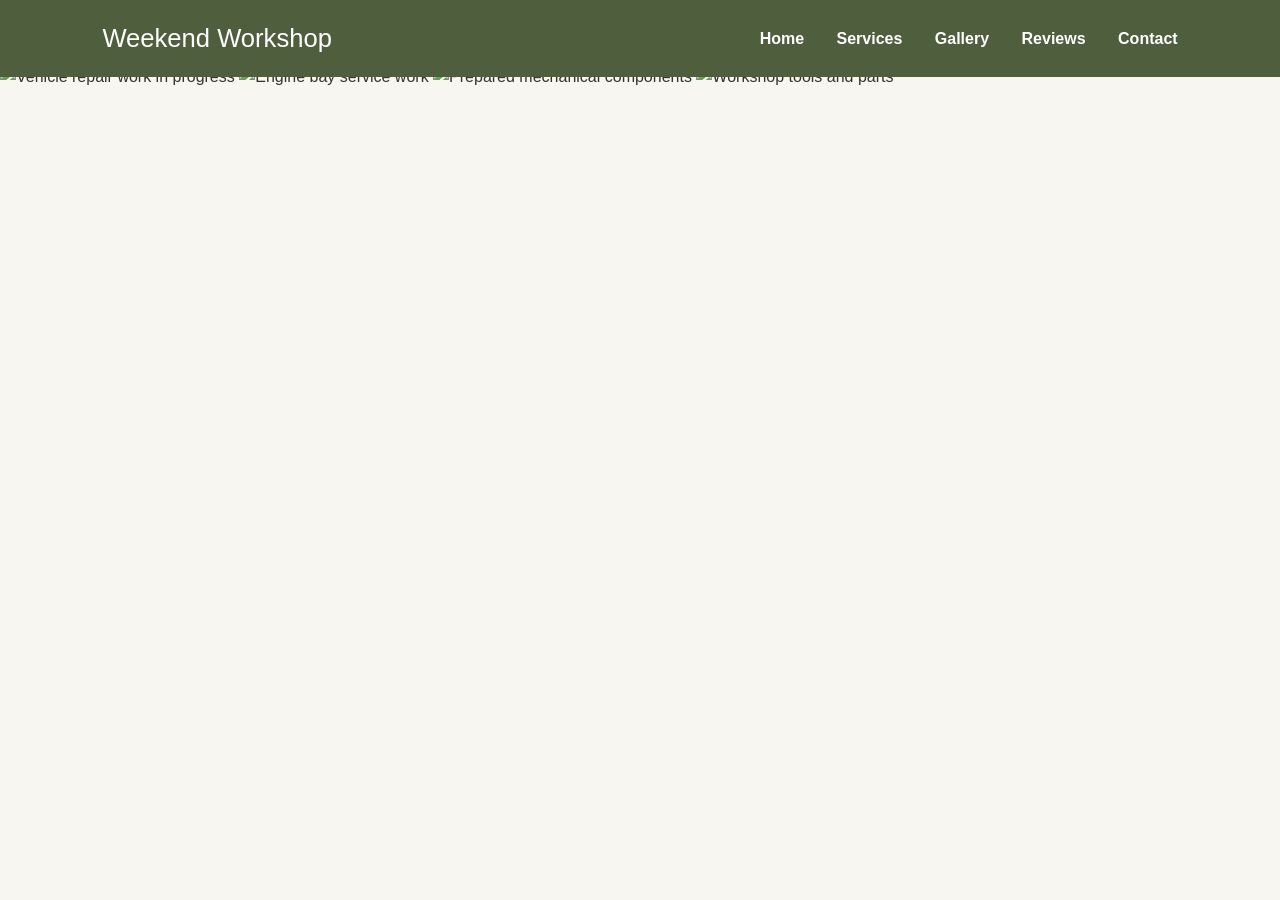
==== Gallery.html @ 1cfc97e0 "Gallery Added Gallery page with placeholders" ====
<!DOCTYPE html>
<html lang="en">
<head>
    <meta charset="UTF-8">
    <meta name="viewport" content="width=device-width, initial-scale=1.0">
    <title>Gallery | Weekend Workshop</title>
    <meta name="description" content="Workshop gallery showing vehicle servicing and repair work by Weekend Workshop.">
    <link rel="stylesheet" href="style.css">
</head>

<body>

<header>
    <div class="logo">Weekend Workshop</div>

    <nav>
        <a href="index.html">Home</a>
        <a href="services.html">Services</a>
        <a href="gallery.html">Gallery</a>
        <a href="reviews.html">Reviews</a>
        <a href="contact.html">Contact</a>
    </nav>
</header>

<main class="page-content">

    <section class="gallery-intro">
        <h1>Workshop Gallery</h1>
        <p>
            A closer look at servicing, repair work and the attention to detail
            that goes into every job.
        </p>
    </section>

    <section class="gallery-grid">

        <img src="images/gallery-1.jpg" alt="Vehicle repair work in progress">
        <img src="images/gallery-2.jpg" alt="Engine bay service work">
        <img src="images/gallery-3.jpg" alt="Prepared mechanical components">
        <img src="images/gallery-4.jpg" alt="Workshop tools and parts">

    </section>

</main>

</body>
</html>
---- style.css ----
/* RESET */

* {
    margin: 0;
    padding: 0;
    box-sizing: border-box;
}

body {
    font-family: 'Source Sans 3', sans-serif;
    color: #333;
    background: #f8f6f1;
    line-height: 1.6;
}

/* HEADER */

header {
    position: fixed;
    top: 0;
    left: 0;
    width: 100%;

    background: rgb(79, 95, 62);

    display: flex;
    justify-content: space-between;
    align-items: center;

    padding: 18px 8%;
    z-index: 1000;
}

.logo {
    color: white;
    font-family: 'Montserrat', sans-serif;
    font-size: 1.6rem;
}

nav a {
    color: white;
    text-decoration: none;
    margin-left: 28px;
    font-weight: 600;
    transition: 0.25s;
}

nav a:hover {
    color: #d4b26a;
}

/* HERO */

.hero {
    min-height: 70vh;

    background:
        linear-gradient(rgba(0,0,0,.30), rgba(0,0,0,.45)),
        url("images/CylHead.jpeg");

    background-size: cover;
    background-position: center 10%;

    display: flex;
    justify-content: center;
    align-items: center;

    text-align: center;
    color: white;

    padding: 30px;
}

.hero-content {
    max-width: 700px;
    width: 100%;
    transform: translateY(60px);
}

.hero-title {
    margin-bottom: 18px;
}

.hero-title h1 {
    margin: 0 0 16px 0;
    font-family: 'Montserrat', sans-serif;
    font-size: 4rem;
    letter-spacing: 2px;
}

.hero-subtitle {
    margin: 0;
    font-size: 1.4rem;
    font-weight: 600;
    color: #ffffff;
}

.hero-service {
    margin-bottom: 18px;
}

.hero-service h2 {
    margin: 0;
    font-size: 2rem;
    font-weight: 600;
}

.hero-message {
    margin-bottom: 20px;
}

.hero-message p {
    margin: 0;
    font-size: 1.2rem;
    line-height: 1.7;
}

/* CALL TO ACTION BUTTON */

.cta-button {
    display: inline-block;

    padding: 15px 38px;

    background: #7b8468;
    color: white;

    text-decoration: none;
    border-radius: 40px;

    font-weight: 600;
    letter-spacing: .5px;

    transition: 0.25s;
}

.cta-button:hover {
    background: #59624c;
    transform: translateY(-2px);
}

/* FEATURES */

.features {
    padding: 90px 8%;
    background: #f8f6f1;
    text-align: center;
}

.features h2 {
    font-family: 'Montserrat', sans-serif;
    margin-bottom: 50px;
    color: #39432f;
}

.feature-grid {
    display: grid;
    grid-template-columns: repeat(auto-fit, minmax(220px, 1fr));
    gap: 25px;
}

.feature {
    background: white;
    padding: 40px;

    border-top: 5px solid #7b8468;
    border-radius: 8px;

    box-shadow: 0 8px 24px rgba(0,0,0,.06);

    text-align: left;
    transition: 0.25s;
}

.feature:hover {
    transform: translateY(-6px);
}

.feature h3 {
    font-family: 'Montserrat', sans-serif;
    color: #404a38;
    margin-bottom: 18px;
}

.feature p {
    line-height: 1.8;
    color: #555;
}

/* ABOUT */

.about {
    background: white;
    padding: 90px 10%;
}

.about-text {
    max-width: 850px;
    margin: auto;
}

.about h2 {
    font-family: 'Montserrat', sans-serif;
    color: #39432f;
    margin-bottom: 35px;
    text-align: center;
}

.about p {
    margin-bottom: 22px;
    font-size: 1.15rem;
    line-height: 1.9;
}

/* MOBILE */

@media (max-width: 900px) {

    header {
        flex-direction: column;
        padding: 15px;
    }

    nav {
        margin-top: 15px;
    }

    nav a {
        margin: 0 10px;
    }

    .hero {
        min-height: 75vh;
    }

    .hero-content {
        transform: translateY(40px);
    }

    .hero-title h1 {
        font-size: 2.8rem;
    }

    .hero-subtitle {
        font-size: 1.2rem;
    }

    .hero-service h2 {
        font-size: 1.5rem;
    }

    .hero-message p {
        font-size: 1.05rem;
    }
}
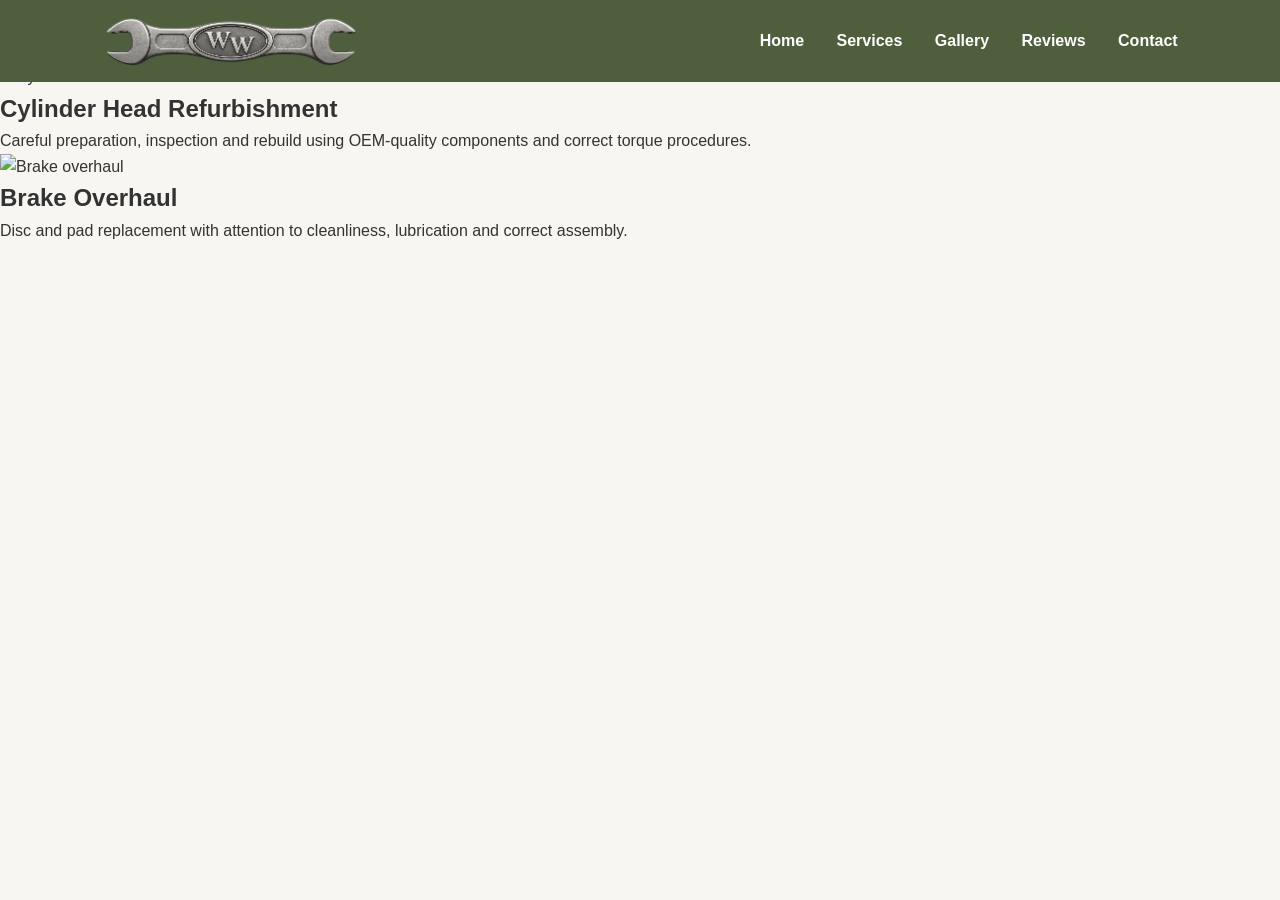
==== commit 46efe2a9: "Logo added to Gallery" ====
--- a/Gallery.html
+++ b/Gallery.html
@@ -11,7 +11,13 @@
 <body>
 
 <header>
-    <div class="logo">Weekend Workshop</div>
+  <div class="logo">
+    <a href="index.html">
+        <img src="images/wwspanner.png"
+             alt="Weekend Workshop"
+             class="logo-image">
+    </a>
+</div>
 
     <nav>
         <a href="index.html">Home</a>
@@ -32,14 +38,37 @@
         </p>
     </section>
 
-    <section class="gallery-grid">
+   <section class="gallery-grid">
 
-        <img src="images/gallery-1.jpg" alt="Vehicle repair work in progress">
-        <img src="images/gallery-2.jpg" alt="Engine bay service work">
-        <img src="images/gallery-3.jpg" alt="Prepared mechanical components">
-        <img src="images/gallery-4.jpg" alt="Workshop tools and parts">
+    <article class="gallery-card">
 
-    </section>
+        <img src="images/cylinder-head-before.jpg"
+             alt="Cylinder head before refurbishment">
+
+        <h2>Cylinder Head Refurbishment</h2>
+
+        <p>
+            Careful preparation, inspection and rebuild using OEM-quality
+            components and correct torque procedures.
+        </p>
+
+    </article>
+
+    <article class="gallery-card">
+
+        <img src="images/brakes-before.jpg"
+             alt="Brake overhaul">
+
+        <h2>Brake Overhaul</h2>
+
+        <p>
+            Disc and pad replacement with attention to cleanliness,
+            lubrication and correct assembly.
+        </p>
+
+    </article>
+
+</section>
 
 </main>
 
--- a/style.css
+++ b/style.css
@@ -27,14 +27,20 @@
     justify-content: space-between;
     align-items: center;
 
-    padding: 18px 8%;
+    height: 82px;
+    padding: 0 8%;
     z-index: 1000;
 }
 
 .logo {
-    color: white;
-    font-family: 'Montserrat', sans-serif;
-    font-size: 1.6rem;
+    display: flex;
+    align-items: center;
+}
+
+.logo-image {
+    height: 50px;
+    width: auto;
+    display: block;
 }
 
 nav a {
@@ -52,14 +58,14 @@
 /* HERO */
 
 .hero {
-    min-height: 70vh;
+    min-height: 78vh;
 
     background:
         linear-gradient(rgba(0,0,0,.30), rgba(0,0,0,.45)),
         url("images/CylHead.jpeg");
 
     background-size: cover;
-    background-position: center 10%;
+    background-position: center 14%;
 
     display: flex;
     justify-content: center;
@@ -74,7 +80,7 @@
 .hero-content {
     max-width: 700px;
     width: 100%;
-    transform: translateY(60px);
+    transform: translateY(25px);
 }
 
 .hero-title {
@@ -82,14 +88,15 @@
 }
 
 .hero-title h1 {
-    margin: 0 0 16px 0;
+    margin: 0 0 0 0;
     font-family: 'Montserrat', sans-serif;
     font-size: 4rem;
+     line-height: 1;
     letter-spacing: 2px;
 }
 
 .hero-subtitle {
-    margin: 0;
+    margin: 40px 0 0 0;
     font-size: 1.4rem;
     font-weight: 600;
     color: #ffffff;
@@ -142,7 +149,7 @@
 /* FEATURES */
 
 .features {
-    padding: 90px 8%;
+    padding: 45px 8%;
     background: #f8f6f1;
     text-align: center;
 }
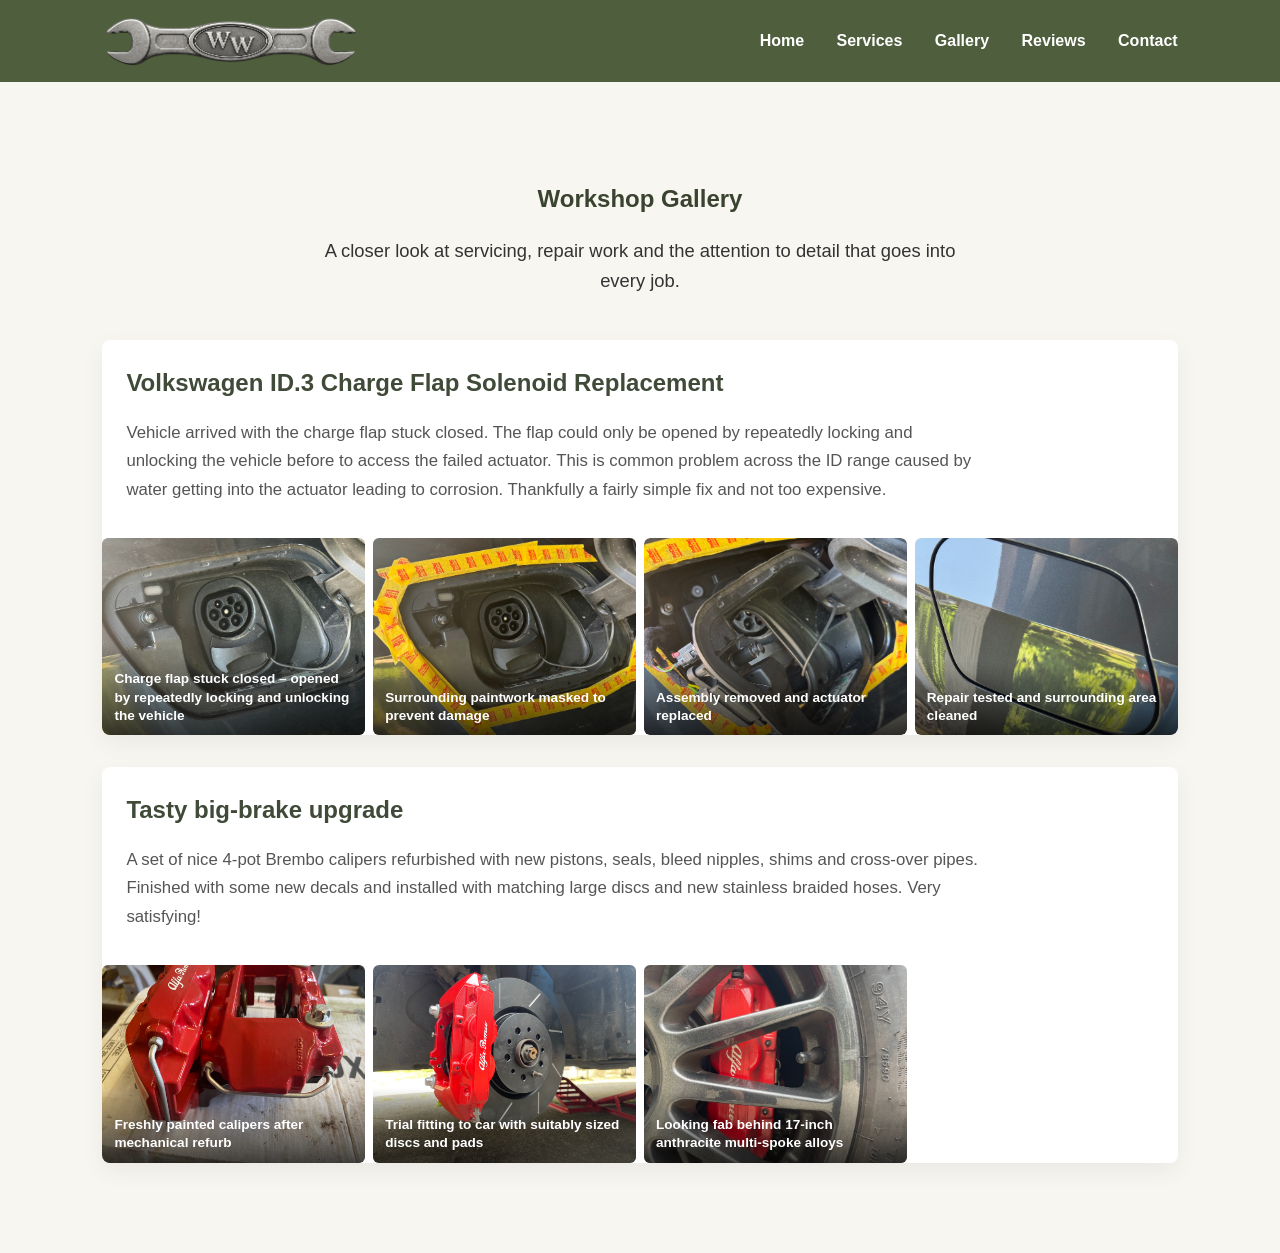
==== commit 26fc054d: "More Gallery Items" ====
--- a/Gallery.html
+++ b/Gallery.html
@@ -40,31 +40,90 @@
 
    <section class="gallery-grid">
 
-    <article class="gallery-card">
+    <article class="gallery-card project-story">
 
-        <img src="images/cylinder-head-before.jpg"
-             alt="Cylinder head before refurbishment">
+         <h2>Volkswagen ID.3 Charge Flap Solenoid Replacement</h2>
+         <p class="project-intro">
+    Vehicle arrived with the charge flap stuck closed. The flap
+    could only be opened by repeatedly locking and unlocking the
+    vehicle before to access the failed actuator.  This is common problem across the ID range caused by water getting into the actuator leading to corrosion.  Thankfully a fairly simple fix and not too expensive.
+</p>
 
-        <h2>Cylinder Head Refurbishment</h2>
+    <div class="project-images">
 
-        <p>
-            Careful preparation, inspection and rebuild using OEM-quality
-            components and correct torque procedures.
-        </p>
+       <figure class="project-photo">
+    <img src="images/id3flap1.jpeg"
+         alt="Charge flap stuck closed, opened by repeatedly locking and unlocking the vehicle">
+
+    <figcaption>
+        Charge flap stuck closed – opened by repeatedly locking and unlocking the vehicle
+    </figcaption>
+</figure>
+       <figure class="project-photo">
+    <img src="images/id3flap2.jpeg"
+         alt="Surrounding paintwork masked to prevent damage">
+
+    <figcaption>
+        Surrounding paintwork masked to prevent damage
+    </figcaption>
+</figure>
+       <figure class="project-photo">
+   <figure class="project-photo">
+    <img src="images/id3flap3.jpeg"
+         alt="Assembly removed and actuator replaced">
+
+    <figcaption>
+        Assembly removed and actuator replaced
+    </figcaption>
+</figure>
+      </figure>
+       <figure class="project-photo">
+   <figure class="project-photo">
+    <img src="images/id3flap4.jpeg"
+         alt="Repair tested and surrounding area cleaned">
+
+    <figcaption>
+        Repair tested and surrounding area cleaned
+    </figcaption>
+</figure>
+
+    </div>
 
     </article>
 
-    <article class="gallery-card">
+   <article class="gallery-card project-story">
 
-        <img src="images/brakes-before.jpg"
-             alt="Brake overhaul">
+         <h2>Tasty big-brake upgrade</h2>
+         <p class="project-intro">
+    A set of nice 4-pot Brembo calipers refurbished with new pistons, seals, bleed nipples, shims and cross-over pipes.  Finished with some new decals and installed with matching large discs and new stainless braided hoses.  Very satisfying!</p>
 
-        <h2>Brake Overhaul</h2>
+    <div class="project-images">
 
-        <p>
-            Disc and pad replacement with attention to cleanliness,
-            lubrication and correct assembly.
-        </p>
+       <figure class="project-photo">
+    <img src="images/brembos-painted.jpeg"
+         alt="Freshly painted calipers after mechanical refurb">
+    <figcaption>
+        Freshly painted calipers after mechanical refurb
+    </figcaption>
+</figure>
+       <figure class="project-photo">
+    <img src="images/bigbrakes-trial-fit.jpeg"
+         alt="Trial fitting to car with suitably sized discs and pads">
+
+    <figcaption>
+        Trial fitting to car with suitably sized discs and pads
+    </figcaption>
+</figure>
+       <figure class="project-photo">
+    <img src="images/bigbrakes-fitted.jpeg"
+         alt="Looking fab behind 17-inch anthracite multi-spoke alloys">
+
+    <figcaption>
+        Looking fab behind 17-inch anthracite multi-spoke alloys
+    </figcaption>
+</figure>
+         
+    </div>
 
     </article>
 
--- a/style.css
+++ b/style.css
@@ -259,4 +259,118 @@
     .hero-message p {
         font-size: 1.05rem;
     }
+}
+/* GALLERY */
+
+.page-content {
+    padding-top: 110px;
+}
+
+.gallery-intro {
+    padding: 70px 8% 45px;
+    text-align: center;
+}
+
+.gallery-intro h1 {
+    font-family: 'Montserrat', sans-serif;
+    color: #39432f;
+    margin-bottom: 18px;
+}
+
+.gallery-intro p {
+    max-width: 650px;
+    margin: 0 auto;
+    font-size: 1.15rem;
+}
+
+.gallery-grid {
+    display: grid;
+    grid-template-columns: repeat(auto-fit, minmax(280px, 1fr));
+    gap: 32px;
+    padding: 0 8% 90px;
+}
+
+.gallery-card {
+    background: white;
+    border-radius: 8px;
+    overflow: hidden;
+    box-shadow: 0 8px 24px rgba(0,0,0,.06);
+}
+
+.gallery-card img {
+    width: 100%;
+    height: 240px;
+    object-fit: cover;
+    display: block;
+}
+
+.gallery-card h2 {
+    font-family: 'Montserrat', sans-serif;
+    color: #404a38;
+    padding: 24px 24px 10px;
+}
+
+.gallery-card p {
+    padding: 0 24px 28px;
+    color: #555;
+}
+.project-photo {
+    position: relative;
+    overflow: hidden;
+    border-radius: 6px;
+}
+
+.project-photo img {
+    display: block;
+    width: 100%;
+}
+
+.project-images {
+    display: grid;
+    grid-template-columns: repeat(4, 1fr);
+    gap: 8px;
+}
+
+.project-photo {
+    position: relative;
+    overflow: hidden;
+    border-radius: 6px;
+    aspect-ratio: 4 / 3;
+    background: #f8f6f1;
+}
+
+.project-photo img {
+    width: 100%;
+    height: 100%;
+    object-fit: cover;
+    display: block;
+}
+
+.project-photo figcaption {
+    position: absolute;
+    left: 0;
+    right: 0;
+    bottom: 0;
+
+    padding: 28px 12px 10px;
+
+    background: linear-gradient(
+        transparent,
+        rgba(0,0,0,0.72)
+    );
+
+    color: white;
+    font-size: 0.85rem;
+    font-weight: 600;
+    line-height: 1.35;
+}
+.project-story {
+    grid-column: 1 / -1;
+}
+.project-intro {
+    max-width: 900px;
+    margin: 6px 0 6px;
+    font-size: 1.05rem;
+    line-height: 1.7;
+    color: #555;
 }
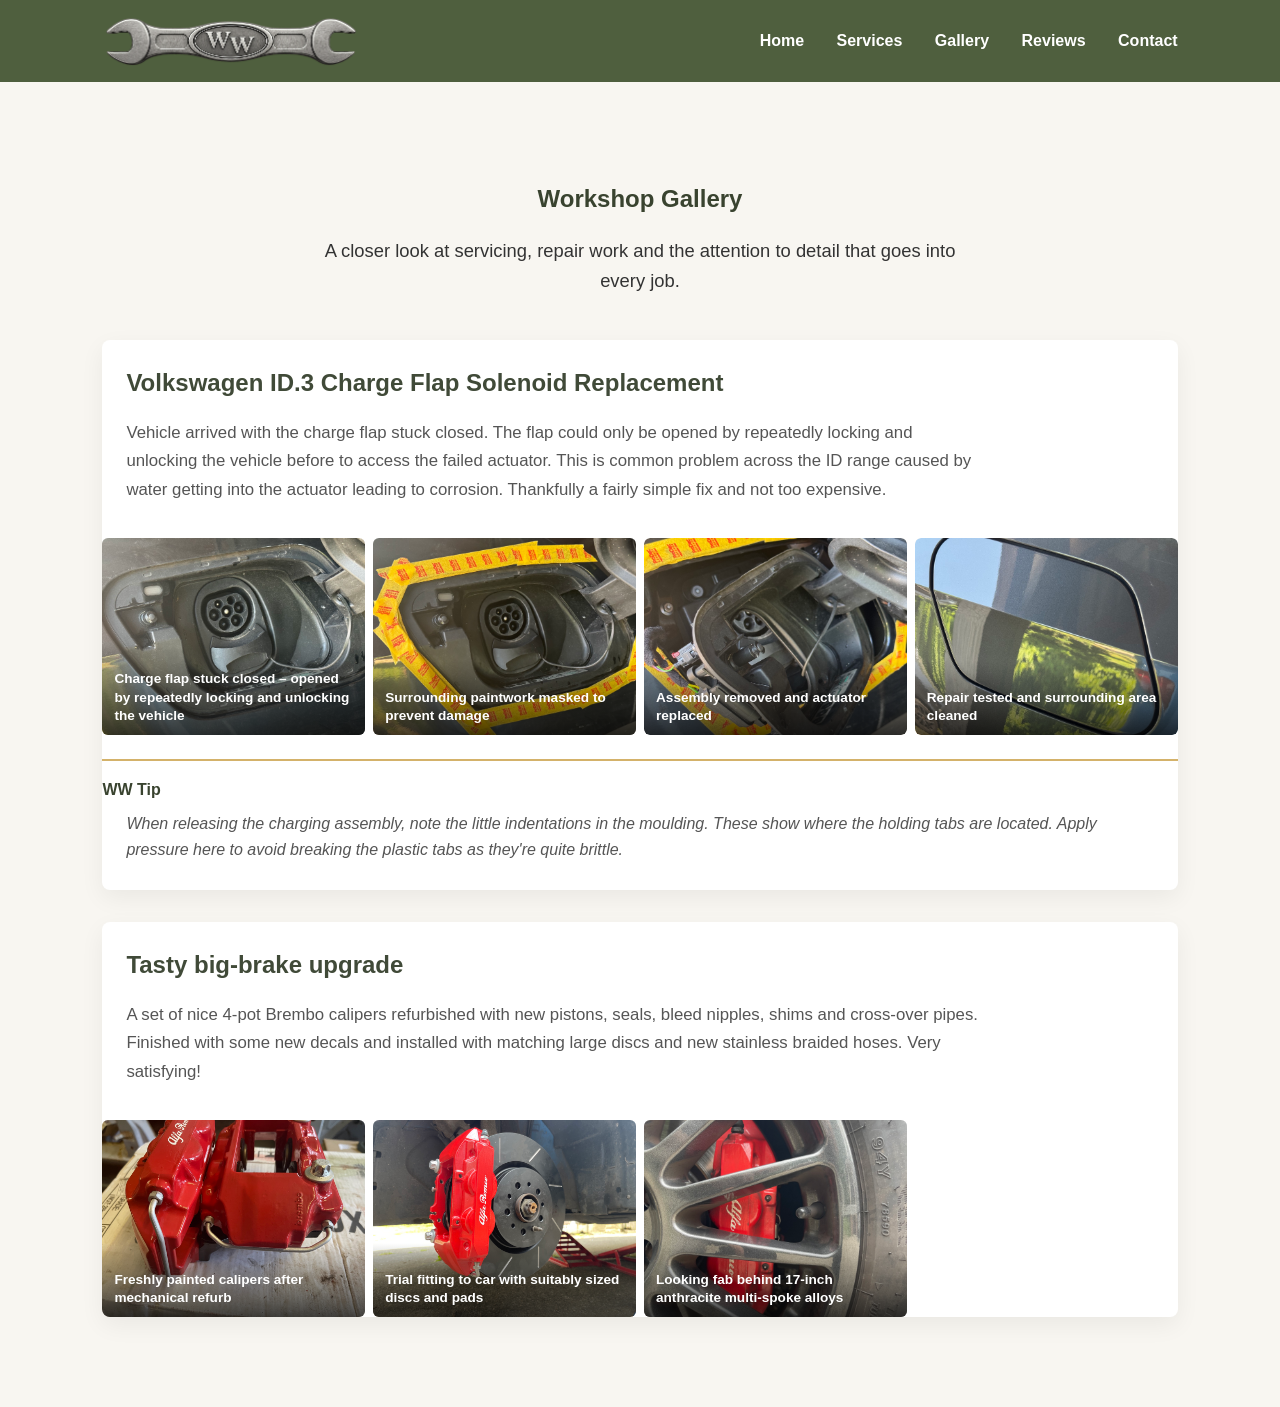
==== commit 3b0727ff: "Added Tip" ====
--- a/Gallery.html
+++ b/Gallery.html
@@ -88,6 +88,15 @@
 </figure>
 
     </div>
+    <div class="ww-tip">
+    <div class="ww-tip-title">WW Tip</div>
+
+    <p>
+        When releasing the charging assembly, note the little indentations in the moulding. These show where the holding tabs are located.
+        Apply pressure here to avoid breaking the plastic tabs as they're quite brittle.
+    
+    </p>
+</div>
 
     </article>
 
--- a/style.css
+++ b/style.css
@@ -373,4 +373,18 @@
     font-size: 1.05rem;
     line-height: 1.7;
     color: #555;
-}+}
+.ww-tip {
+    margin-top: 24px;
+    padding-top: 16px;
+    border-top: 2px solid #d4b26a;
+}
+.ww-tip p {
+    font-style: italic;
+}
+.ww-tip-title {
+    color: #39432f;
+    font-weight: 700;
+    font-family: 'Montserrat', sans-serif;
+    margin-bottom: 8px;
+}
